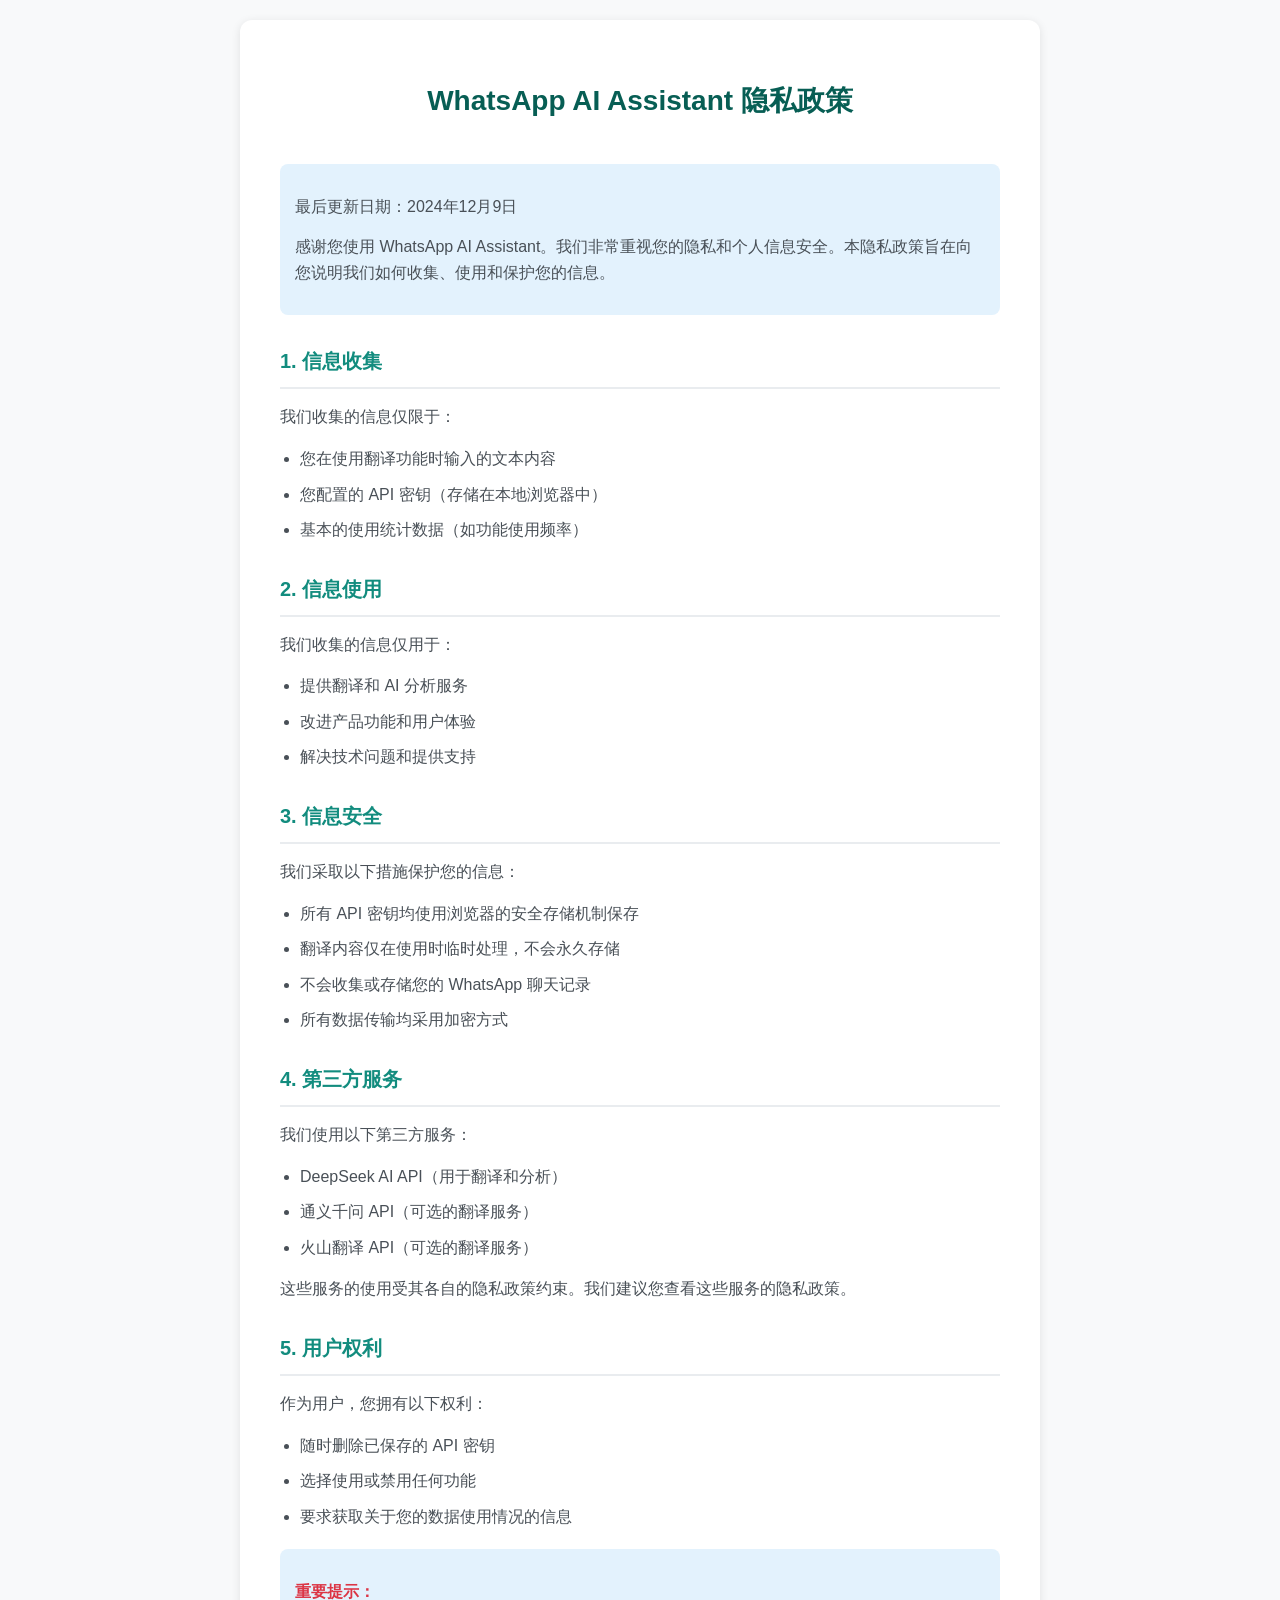
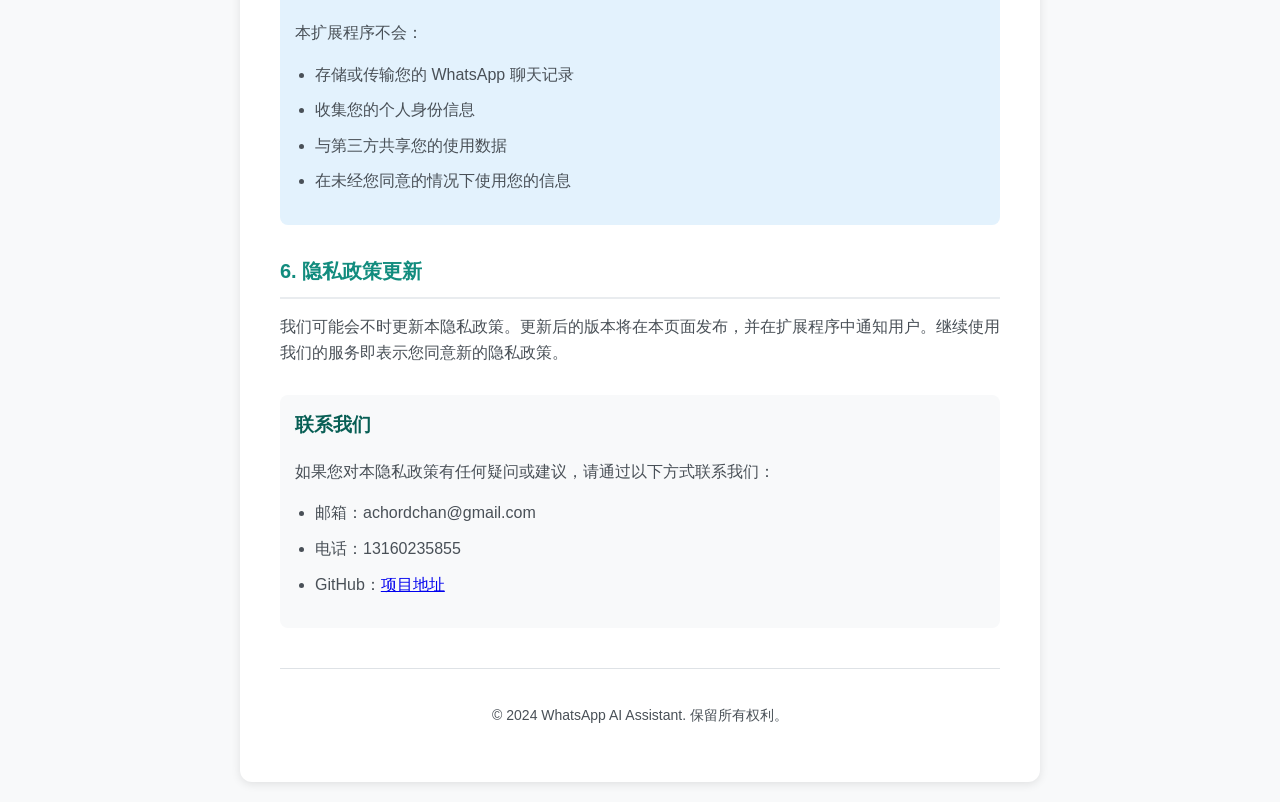
==== PrivacyPolicy.html @ f7389345 "Add files via upload" ====
<!DOCTYPE html>
<html lang="zh-CN">
<head>
    <meta charset="UTF-8">
    <title>隐私政策 - WhatsApp AI Assistant</title>
    <style>
        body {
            font-family: -apple-system, BlinkMacSystemFont, "PingFang SC", "Microsoft YaHei", sans-serif;
            line-height: 1.6;
            color: #333;
            max-width: 800px;
            margin: 0 auto;
            padding: 20px;
            background-color: #f8f9fa;
        }

        .container {
            background: white;
            padding: 40px;
            border-radius: 12px;
            box-shadow: 0 2px 10px rgba(0, 0, 0, 0.1);
        }

        h1 {
            color: #075e54;
            text-align: center;
            margin-bottom: 40px;
            font-size: 28px;
        }

        h2 {
            color: #128c7e;
            margin-top: 30px;
            margin-bottom: 15px;
            font-size: 20px;
            border-bottom: 2px solid #e9ecef;
            padding-bottom: 10px;
        }

        p {
            margin: 15px 0;
            color: #495057;
        }

        ul {
            padding-left: 20px;
        }

        li {
            margin: 10px 0;
            color: #495057;
        }

        .highlight {
            background-color: #e3f2fd;
            padding: 15px;
            border-radius: 8px;
            margin: 20px 0;
        }

        .footer {
            text-align: center;
            margin-top: 40px;
            padding-top: 20px;
            border-top: 1px solid #dee2e6;
            color: #6c757d;
            font-size: 14px;
        }

        .contact {
            background-color: #f8f9fa;
            padding: 15px;
            border-radius: 8px;
            margin-top: 30px;
        }

        .contact h3 {
            color: #075e54;
            margin-top: 0;
        }

        .important {
            color: #dc3545;
            font-weight: bold;
        }
    </style>
</head>
<body>
    <div class="container">
        <h1>WhatsApp AI Assistant 隐私政策</h1>

        <div class="highlight">
            <p>最后更新日期：2024年12月9日</p>
            <p>感谢您使用 WhatsApp AI Assistant。我们非常重视您的隐私和个人信息安全。本隐私政策旨在向您说明我们如何收集、使用和保护您的信息。</p>
        </div>

        <h2>1. 信息收集</h2>
        <p>我们收集的信息仅限于：</p>
        <ul>
            <li>您在使用翻译功能时输入的文本内容</li>
            <li>您配置的 API 密钥（存储在本地浏览器中）</li>
            <li>基本的使用统计数据（如功能使用频率）</li>
        </ul>

        <h2>2. 信息使用</h2>
        <p>我们收集的信息仅用于：</p>
        <ul>
            <li>提供翻译和 AI 分析服务</li>
            <li>改进产品功能和用户体验</li>
            <li>解决技术问题和提供支持</li>
        </ul>

        <h2>3. 信息安全</h2>
        <p>我们采取以下措施保护您的信息：</p>
        <ul>
            <li>所有 API 密钥均使用浏览器的安全存储机制保存</li>
            <li>翻译内容仅在使用时临时处理，不会永久存储</li>
            <li>不会收集或存储您的 WhatsApp 聊天记录</li>
            <li>所有数据传输均采用加密方式</li>
        </ul>

        <h2>4. 第三方服务</h2>
        <p>我们使用以下第三方服务：</p>
        <ul>
            <li>DeepSeek AI API（用于翻译和分析）</li>
            <li>通义千问 API（可选的翻译服务）</li>
            <li>火山翻译 API（可选的翻译服务）</li>
        </ul>
        <p>这些服务的使用受其各自的隐私政策约束。我们建议您查看这些服务的隐私政策。</p>

        <h2>5. 用户权利</h2>
        <p>作为用户，您拥有以下权利：</p>
        <ul>
            <li>随时删除已保存的 API 密钥</li>
            <li>选择使用或禁用任何功能</li>
            <li>要求获取关于您的数据使用情况的信息</li>
        </ul>

        <div class="highlight">
            <p class="important">重要提示：</p>
            <p>本扩展程序不会：</p>
            <ul>
                <li>存储或传输您的 WhatsApp 聊天记录</li>
                <li>收集您的个人身份信息</li>
                <li>与第三方共享您的使用数据</li>
                <li>在未经您同意的情况下使用您的信息</li>
            </ul>
        </div>

        <h2>6. 隐私政策更新</h2>
        <p>我们可能会不时更新本隐私政策。更新后的版本将在本页面发布，并在扩展程序中通知用户。继续使用我们的服务即表示您同意新的隐私政策。</p>

        <div class="contact">
            <h3>联系我们</h3>
            <p>如果您对本隐私政策有任何疑问或建议，请通过以下方式联系我们：</p>
            <ul>
                <li>邮箱：achordchan@gmail.com</li>
                <li>电话：13160235855</li>
                <li>GitHub：<a href="https://github.com/Achordchan/WA-AI-chrome" target="_blank">项目地址</a></li>
            </ul>
        </div>

        <div class="footer">
            <p>© 2024 WhatsApp AI Assistant. 保留所有权利。</p>
        </div>
    </div>
</body>
</html>
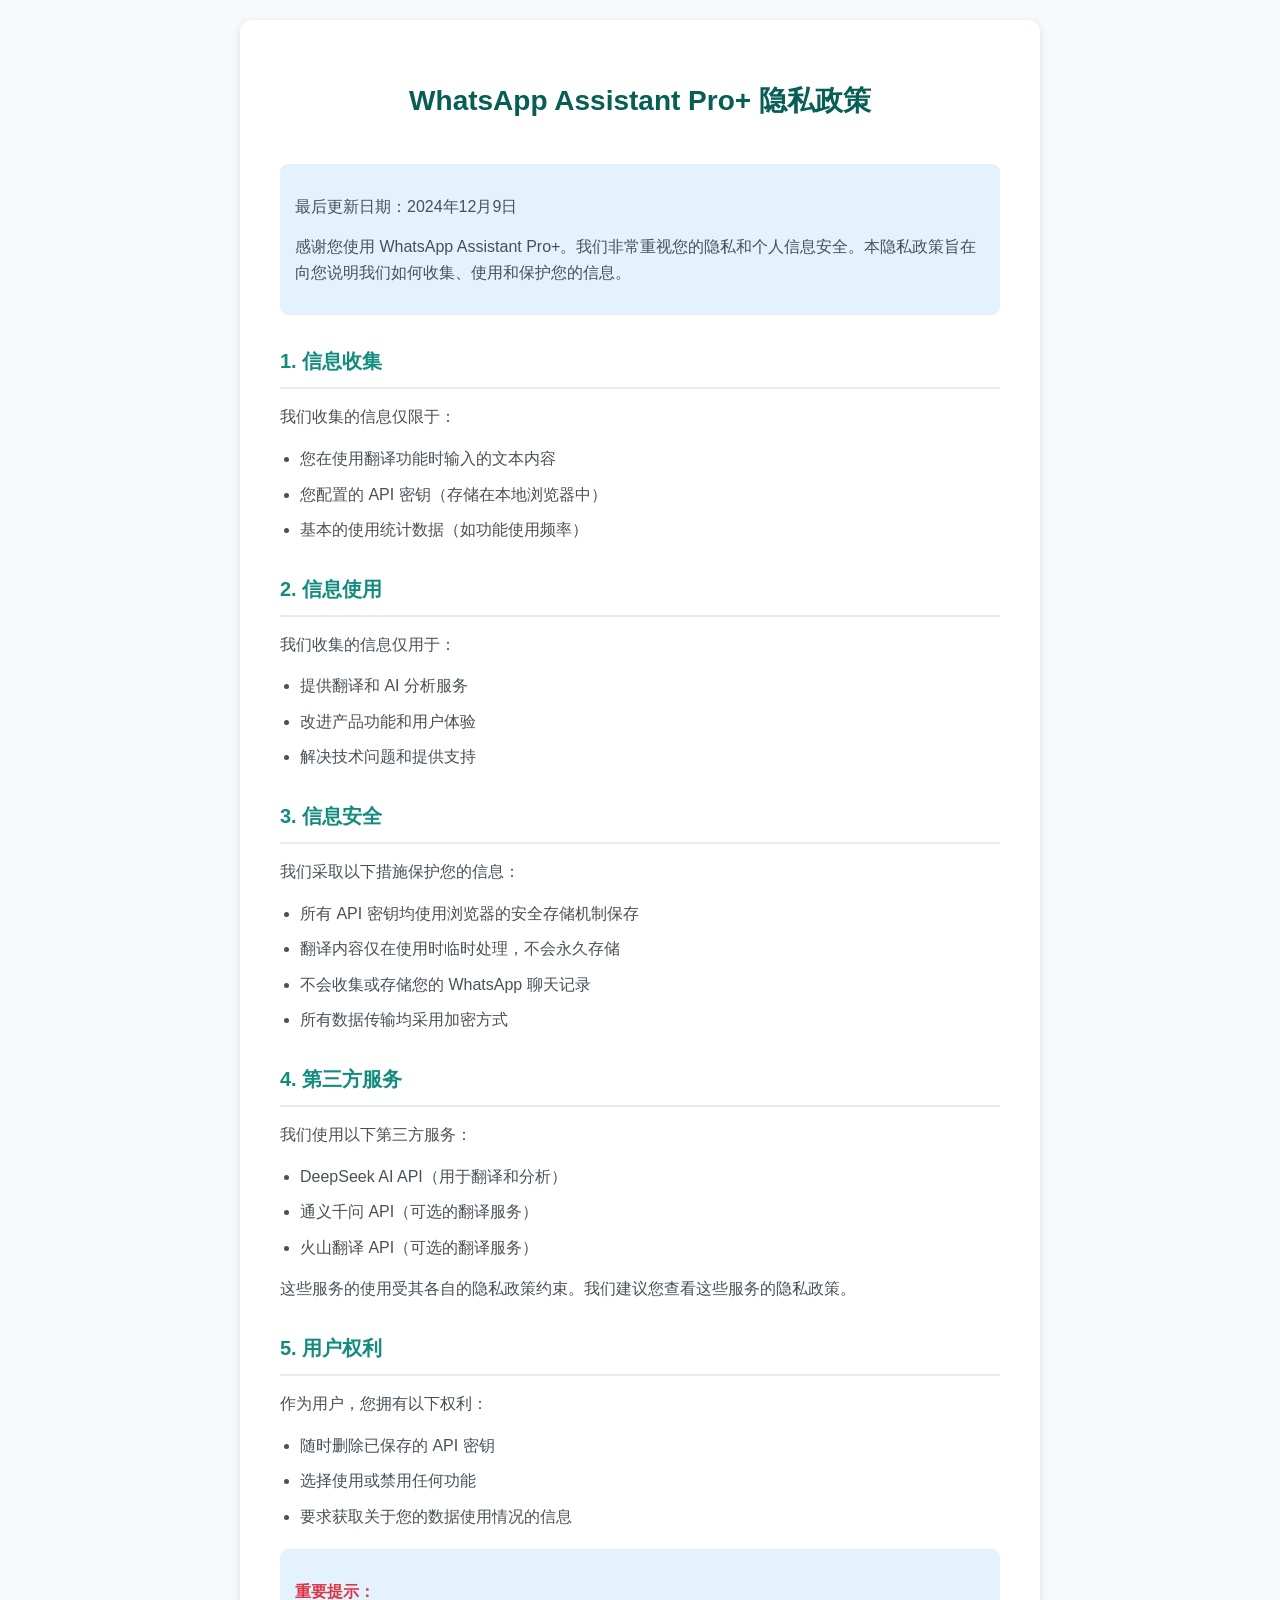
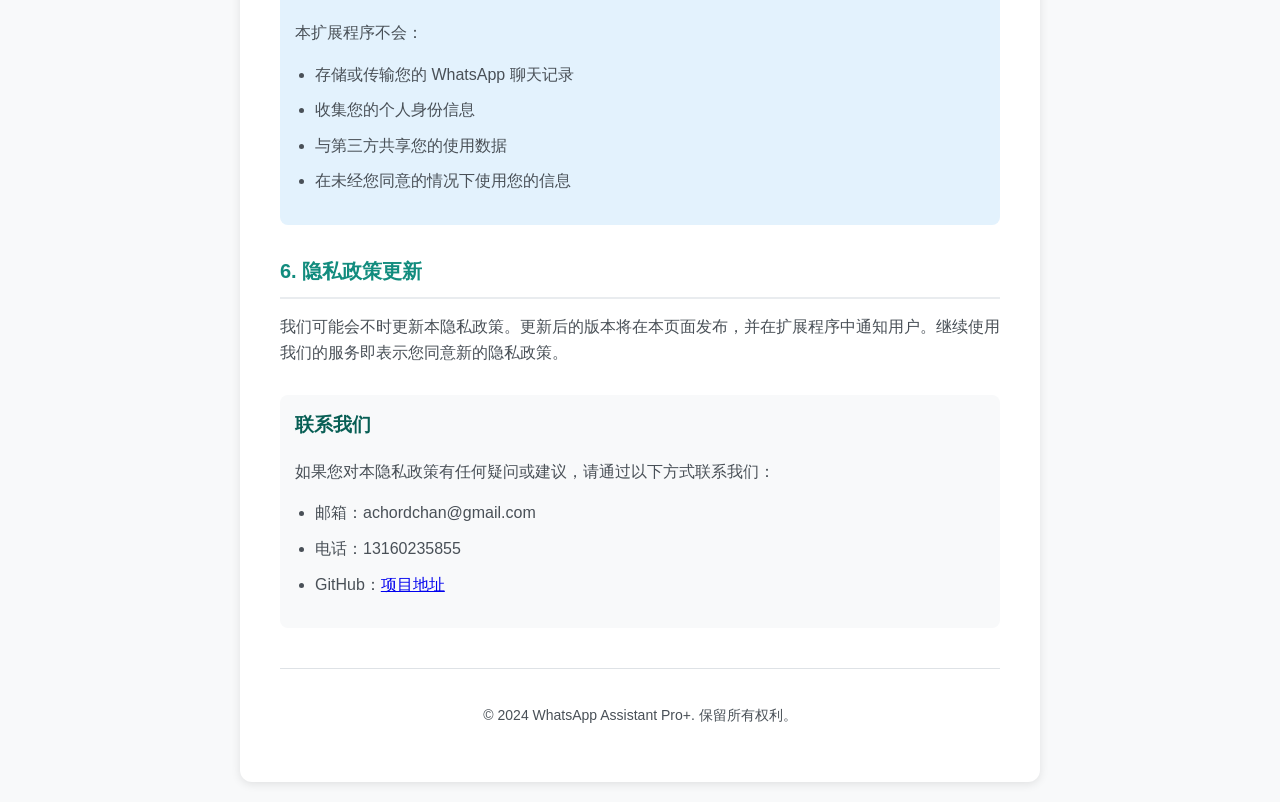
==== commit a9eab603: "🎉 Initial commit: WhatsApp Assistant Pro+ V2.5 ✨ 新功能: - 🌍 智能号码识别和归属地显示 - 🌤️ 实时天气信息 - ⏰ 当地时间显示 - 🤖 AI" ====
--- a/PrivacyPolicy.html
+++ b/PrivacyPolicy.html
@@ -2,7 +2,7 @@
 <html lang="zh-CN">
 <head>
     <meta charset="UTF-8">
-    <title>隐私政策 - WhatsApp AI Assistant</title>
+    <title>隐私政策 - WhatsApp Assistant Pro+</title>
     <style>
         body {
             font-family: -apple-system, BlinkMacSystemFont, "PingFang SC", "Microsoft YaHei", sans-serif;
@@ -87,11 +87,11 @@
 </head>
 <body>
     <div class="container">
-        <h1>WhatsApp AI Assistant 隐私政策</h1>
+        <h1>WhatsApp Assistant Pro+ 隐私政策</h1>
 
         <div class="highlight">
             <p>最后更新日期：2024年12月9日</p>
-            <p>感谢您使用 WhatsApp AI Assistant。我们非常重视您的隐私和个人信息安全。本隐私政策旨在向您说明我们如何收集、使用和保护您的信息。</p>
+            <p>感谢您使用 WhatsApp Assistant Pro+。我们非常重视您的隐私和个人信息安全。本隐私政策旨在向您说明我们如何收集、使用和保护您的信息。</p>
         </div>
 
         <h2>1. 信息收集</h2>
@@ -161,7 +161,7 @@
         </div>
 
         <div class="footer">
-            <p>© 2024 WhatsApp AI Assistant. 保留所有权利。</p>
+            <p>© 2024 WhatsApp Assistant Pro+. 保留所有权利。</p>
         </div>
     </div>
 </body>
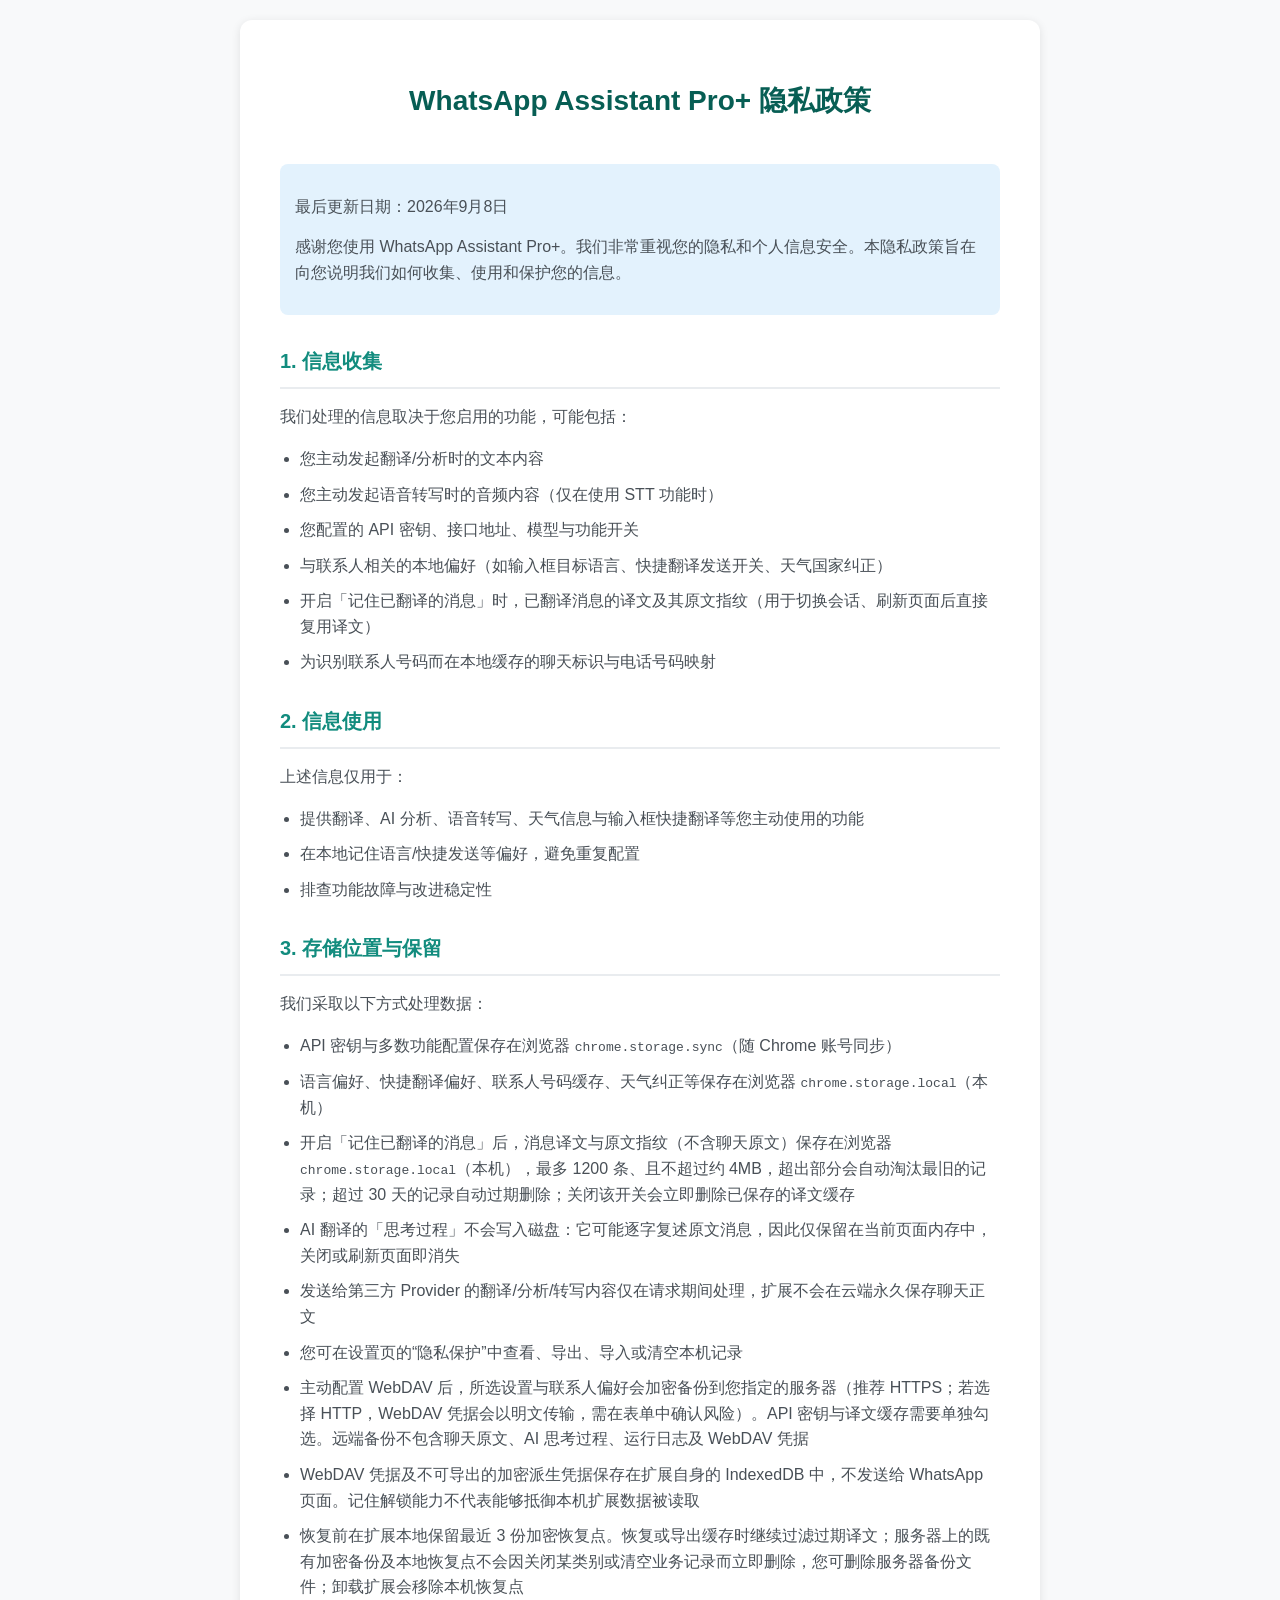
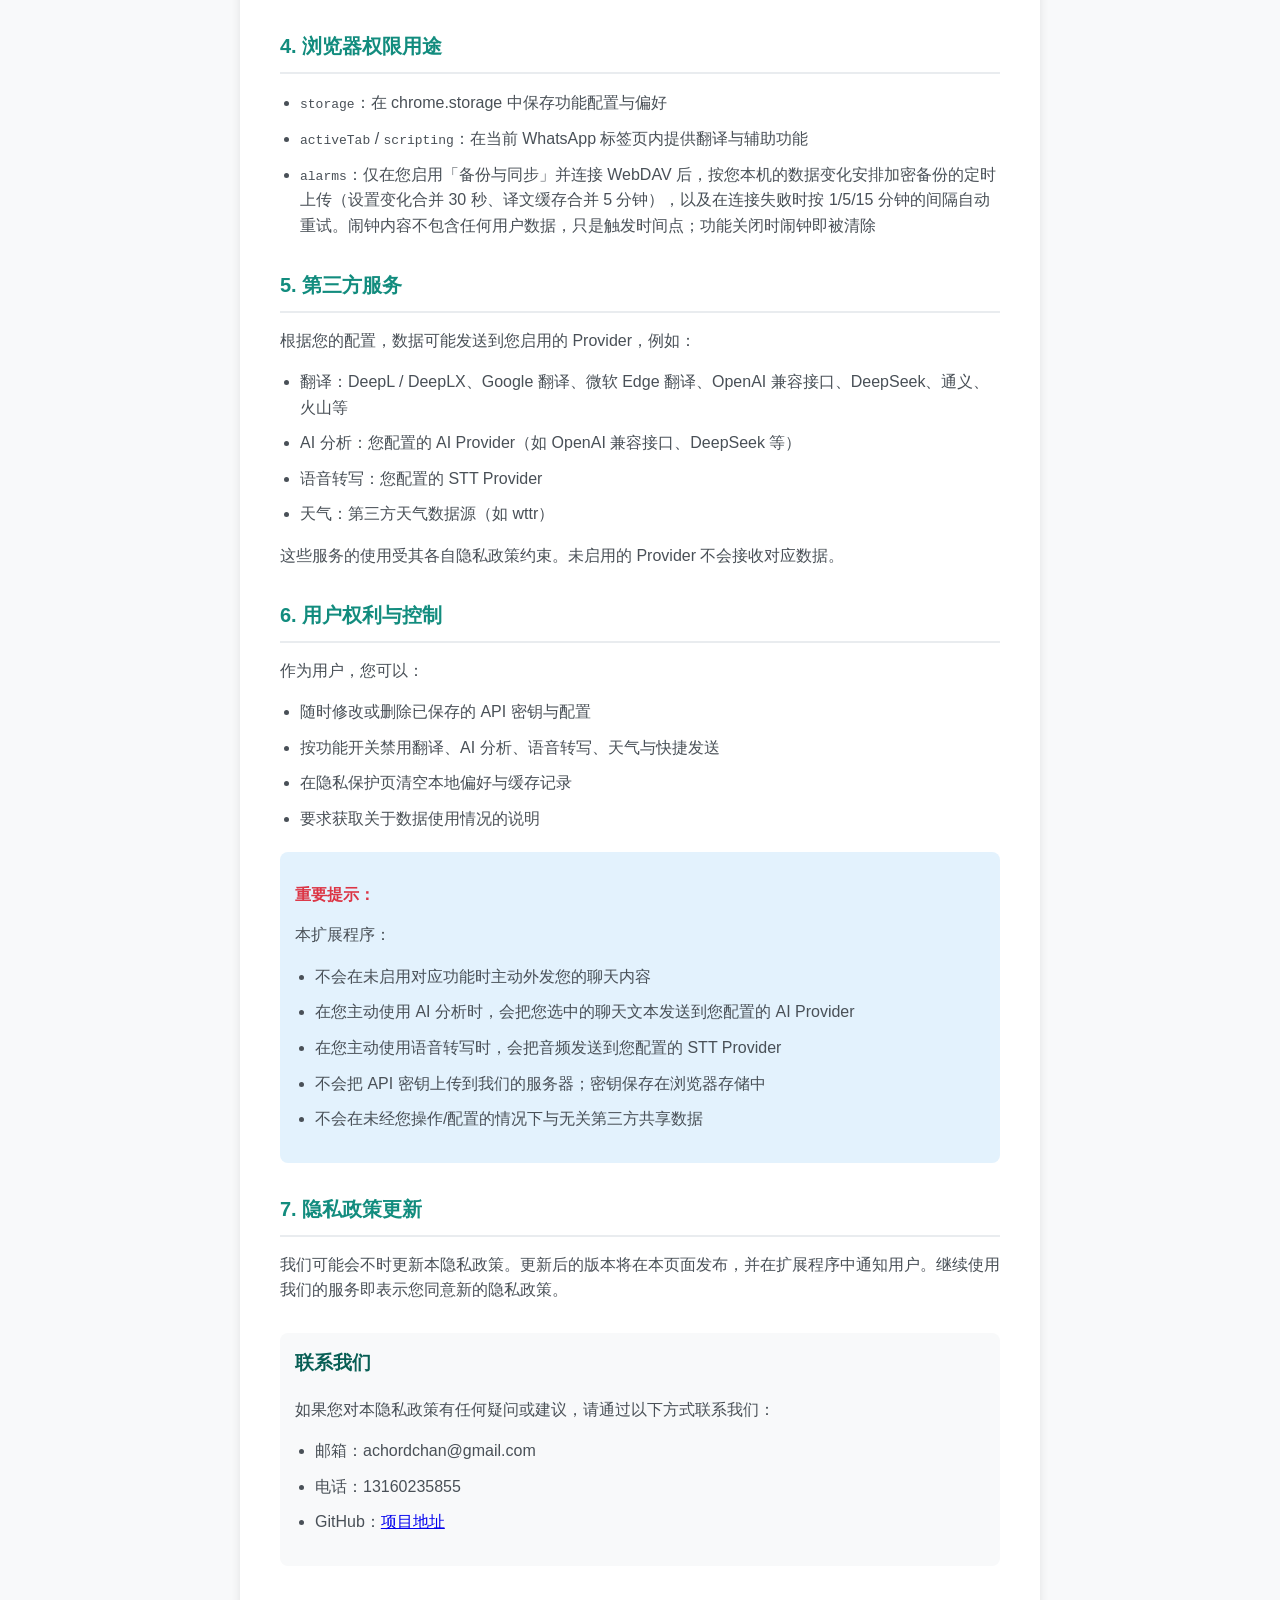
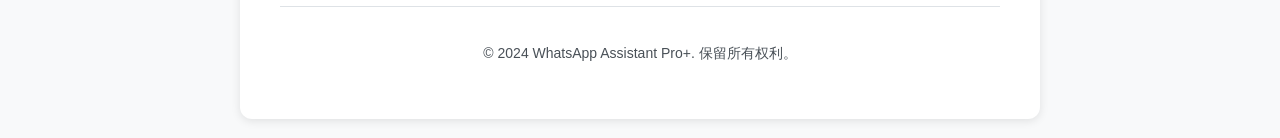
==== commit ef61fda2: "Update PrivacyPolicy.html" ====
--- a/PrivacyPolicy.html
+++ b/PrivacyPolicy.html
@@ -90,64 +90,82 @@
         <h1>WhatsApp Assistant Pro+ 隐私政策</h1>
 
         <div class="highlight">
-            <p>最后更新日期：2024年12月9日</p>
+            <p>最后更新日期：2026年9月8日</p>
             <p>感谢您使用 WhatsApp Assistant Pro+。我们非常重视您的隐私和个人信息安全。本隐私政策旨在向您说明我们如何收集、使用和保护您的信息。</p>
         </div>
 
         <h2>1. 信息收集</h2>
-        <p>我们收集的信息仅限于：</p>
+        <p>我们处理的信息取决于您启用的功能，可能包括：</p>
         <ul>
-            <li>您在使用翻译功能时输入的文本内容</li>
-            <li>您配置的 API 密钥（存储在本地浏览器中）</li>
-            <li>基本的使用统计数据（如功能使用频率）</li>
+            <li>您主动发起翻译/分析时的文本内容</li>
+            <li>您主动发起语音转写时的音频内容（仅在使用 STT 功能时）</li>
+            <li>您配置的 API 密钥、接口地址、模型与功能开关</li>
+            <li>与联系人相关的本地偏好（如输入框目标语言、快捷翻译发送开关、天气国家纠正）</li>
+            <li>开启「记住已翻译的消息」时，已翻译消息的译文及其原文指纹（用于切换会话、刷新页面后直接复用译文）</li>
+            <li>为识别联系人号码而在本地缓存的聊天标识与电话号码映射</li>
         </ul>
 
         <h2>2. 信息使用</h2>
-        <p>我们收集的信息仅用于：</p>
+        <p>上述信息仅用于：</p>
         <ul>
-            <li>提供翻译和 AI 分析服务</li>
-            <li>改进产品功能和用户体验</li>
-            <li>解决技术问题和提供支持</li>
+            <li>提供翻译、AI 分析、语音转写、天气信息与输入框快捷翻译等您主动使用的功能</li>
+            <li>在本地记住语言/快捷发送等偏好，避免重复配置</li>
+            <li>排查功能故障与改进稳定性</li>
         </ul>
 
-        <h2>3. 信息安全</h2>
-        <p>我们采取以下措施保护您的信息：</p>
+        <h2>3. 存储位置与保留</h2>
+        <p>我们采取以下方式处理数据：</p>
         <ul>
-            <li>所有 API 密钥均使用浏览器的安全存储机制保存</li>
-            <li>翻译内容仅在使用时临时处理，不会永久存储</li>
-            <li>不会收集或存储您的 WhatsApp 聊天记录</li>
-            <li>所有数据传输均采用加密方式</li>
+            <li>API 密钥与多数功能配置保存在浏览器 <code>chrome.storage.sync</code>（随 Chrome 账号同步）</li>
+            <li>语言偏好、快捷翻译偏好、联系人号码缓存、天气纠正等保存在浏览器 <code>chrome.storage.local</code>（本机）</li>
+            <li>开启「记住已翻译的消息」后，消息译文与原文指纹（不含聊天原文）保存在浏览器 <code>chrome.storage.local</code>（本机），最多 1200 条、且不超过约 4MB，超出部分会自动淘汰最旧的记录；超过 30 天的记录自动过期删除；关闭该开关会立即删除已保存的译文缓存</li>
+            <li>AI 翻译的「思考过程」不会写入磁盘：它可能逐字复述原文消息，因此仅保留在当前页面内存中，关闭或刷新页面即消失</li>
+            <li>发送给第三方 Provider 的翻译/分析/转写内容仅在请求期间处理，扩展不会在云端永久保存聊天正文</li>
+            <li>您可在设置页的“隐私保护”中查看、导出、导入或清空本机记录</li>
+            <li>主动配置 WebDAV 后，所选设置与联系人偏好会加密备份到您指定的服务器（推荐 HTTPS；若选择 HTTP，WebDAV 凭据会以明文传输，需在表单中确认风险）。API 密钥与译文缓存需要单独勾选。远端备份不包含聊天原文、AI 思考过程、运行日志及 WebDAV 凭据</li>
+            <li>WebDAV 凭据及不可导出的加密派生凭据保存在扩展自身的 IndexedDB 中，不发送给 WhatsApp 页面。记住解锁能力不代表能够抵御本机扩展数据被读取</li>
+            <li>恢复前在扩展本地保留最近 3 份加密恢复点。恢复或导出缓存时继续过滤过期译文；服务器上的既有加密备份及本地恢复点不会因关闭某类别或清空业务记录而立即删除，您可删除服务器备份文件；卸载扩展会移除本机恢复点</li>
         </ul>
 
-        <h2>4. 第三方服务</h2>
-        <p>我们使用以下第三方服务：</p>
+        <h2>4. 浏览器权限用途</h2>
         <ul>
-            <li>DeepSeek AI API（用于翻译和分析）</li>
-            <li>通义千问 API（可选的翻译服务）</li>
-            <li>火山翻译 API（可选的翻译服务）</li>
+            <li><code>storage</code>：在 chrome.storage 中保存功能配置与偏好</li>
+            <li><code>activeTab</code> / <code>scripting</code>：在当前 WhatsApp 标签页内提供翻译与辅助功能</li>
+            <li><code>alarms</code>：仅在您启用「备份与同步」并连接 WebDAV 后，按您本机的数据变化安排加密备份的定时上传（设置变化合并 30 秒、译文缓存合并 5 分钟），以及在连接失败时按 1/5/15 分钟的间隔自动重试。闹钟内容不包含任何用户数据，只是触发时间点；功能关闭时闹钟即被清除</li>
         </ul>
-        <p>这些服务的使用受其各自的隐私政策约束。我们建议您查看这些服务的隐私政策。</p>
 
-        <h2>5. 用户权利</h2>
-        <p>作为用户，您拥有以下权利：</p>
+        <h2>5. 第三方服务</h2>
+        <p>根据您的配置，数据可能发送到您启用的 Provider，例如：</p>
         <ul>
-            <li>随时删除已保存的 API 密钥</li>
-            <li>选择使用或禁用任何功能</li>
-            <li>要求获取关于您的数据使用情况的信息</li>
+            <li>翻译：DeepL / DeepLX、Google 翻译、微软 Edge 翻译、OpenAI 兼容接口、DeepSeek、通义、火山等</li>
+            <li>AI 分析：您配置的 AI Provider（如 OpenAI 兼容接口、DeepSeek 等）</li>
+            <li>语音转写：您配置的 STT Provider</li>
+            <li>天气：第三方天气数据源（如 wttr）</li>
+        </ul>
+        <p>这些服务的使用受其各自隐私政策约束。未启用的 Provider 不会接收对应数据。</p>
+
+        <h2>6. 用户权利与控制</h2>
+        <p>作为用户，您可以：</p>
+        <ul>
+            <li>随时修改或删除已保存的 API 密钥与配置</li>
+            <li>按功能开关禁用翻译、AI 分析、语音转写、天气与快捷发送</li>
+            <li>在隐私保护页清空本地偏好与缓存记录</li>
+            <li>要求获取关于数据使用情况的说明</li>
         </ul>
 
         <div class="highlight">
             <p class="important">重要提示：</p>
-            <p>本扩展程序不会：</p>
+            <p>本扩展程序：</p>
             <ul>
-                <li>存储或传输您的 WhatsApp 聊天记录</li>
-                <li>收集您的个人身份信息</li>
-                <li>与第三方共享您的使用数据</li>
-                <li>在未经您同意的情况下使用您的信息</li>
+                <li>不会在未启用对应功能时主动外发您的聊天内容</li>
+                <li>在您主动使用 AI 分析时，会把您选中的聊天文本发送到您配置的 AI Provider</li>
+                <li>在您主动使用语音转写时，会把音频发送到您配置的 STT Provider</li>
+                <li>不会把 API 密钥上传到我们的服务器；密钥保存在浏览器存储中</li>
+                <li>不会在未经您操作/配置的情况下与无关第三方共享数据</li>
             </ul>
         </div>
 
-        <h2>6. 隐私政策更新</h2>
+        <h2>7. 隐私政策更新</h2>
         <p>我们可能会不时更新本隐私政策。更新后的版本将在本页面发布，并在扩展程序中通知用户。继续使用我们的服务即表示您同意新的隐私政策。</p>
 
         <div class="contact">
@@ -165,4 +183,4 @@
         </div>
     </div>
 </body>
-</html> +</html>
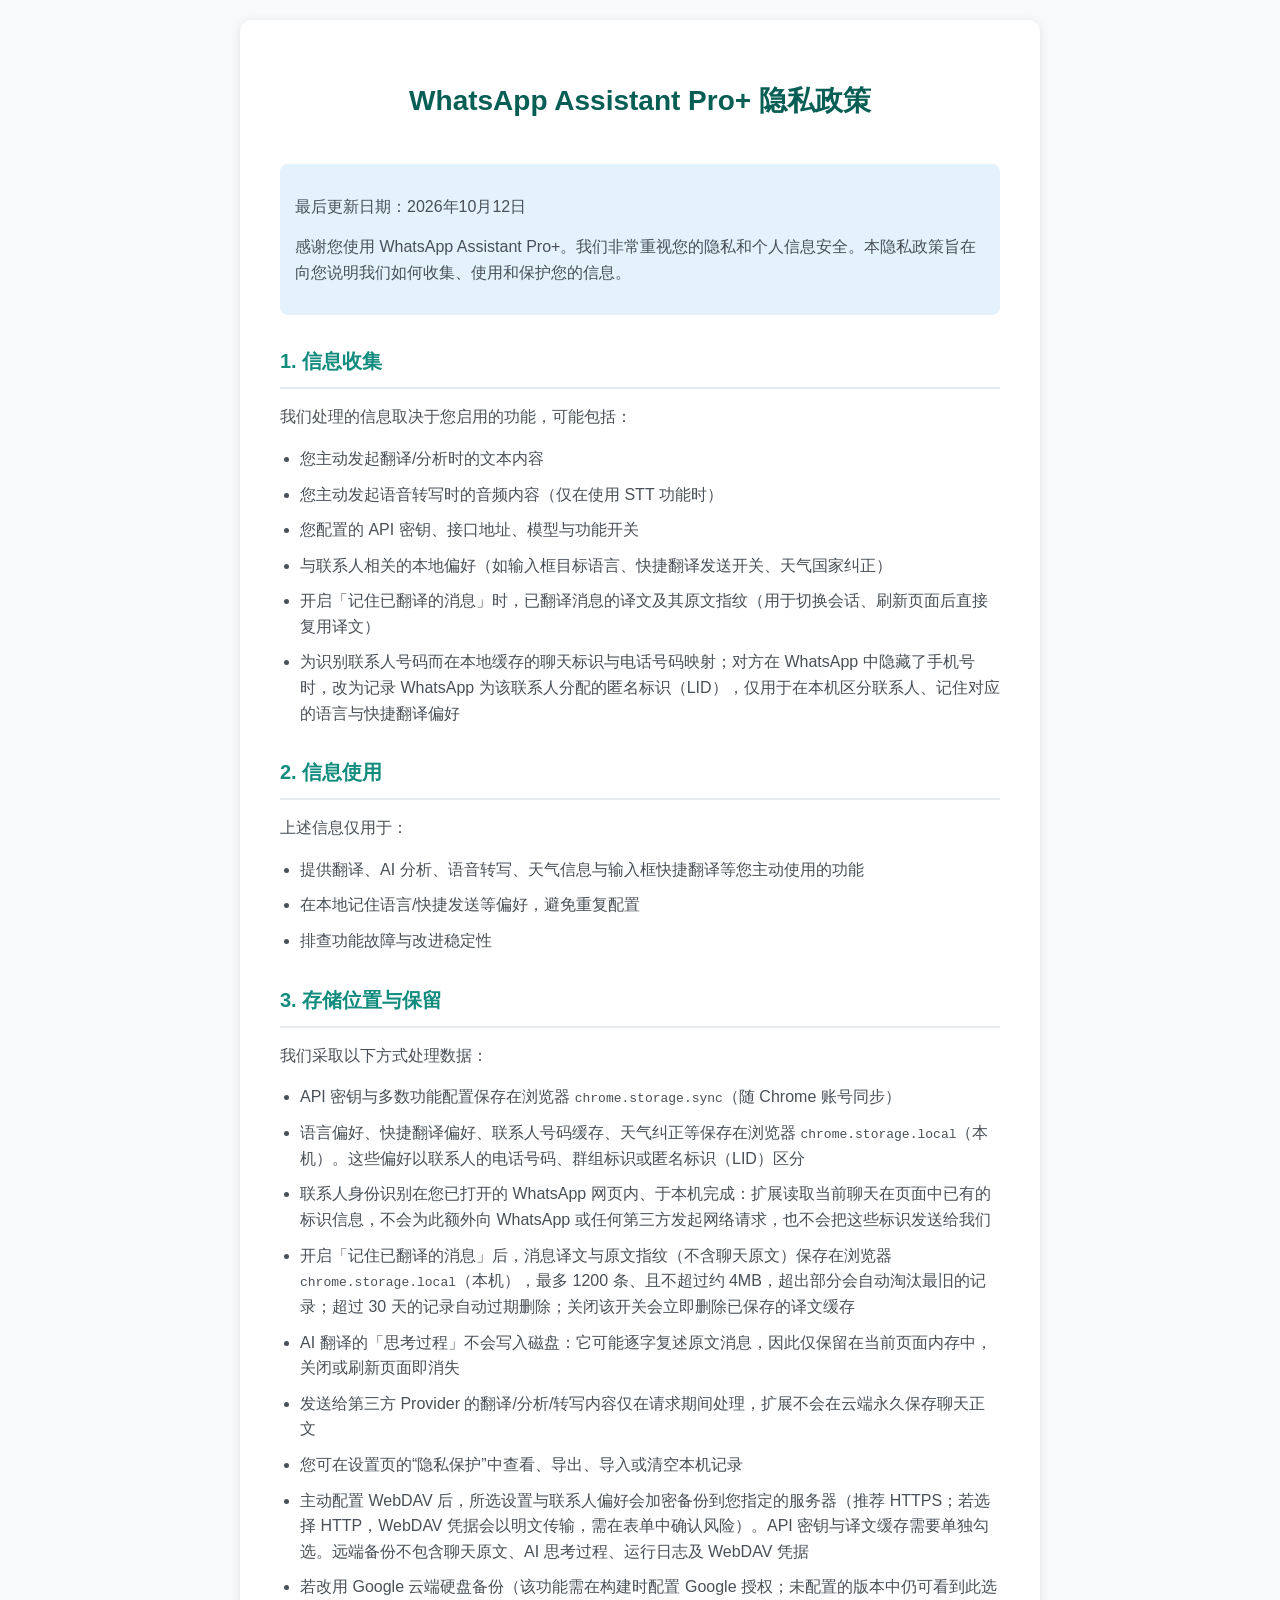
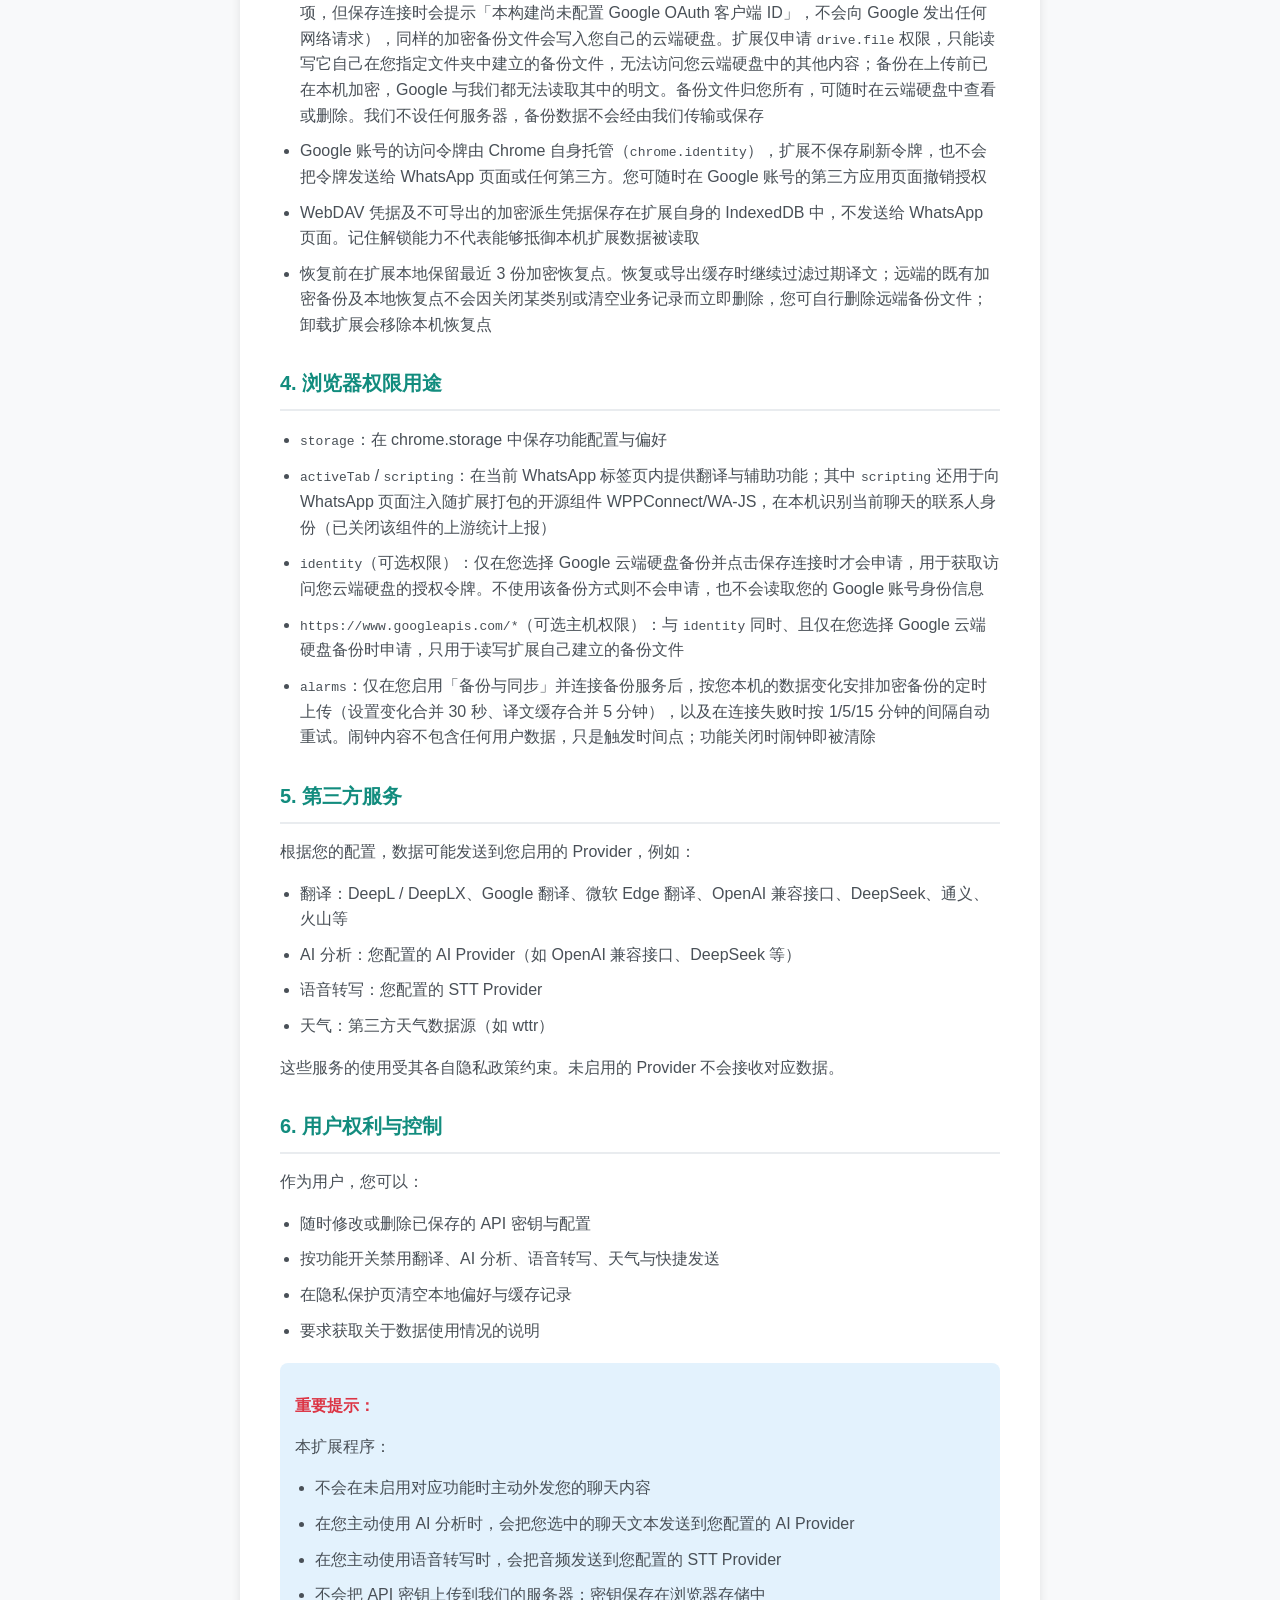
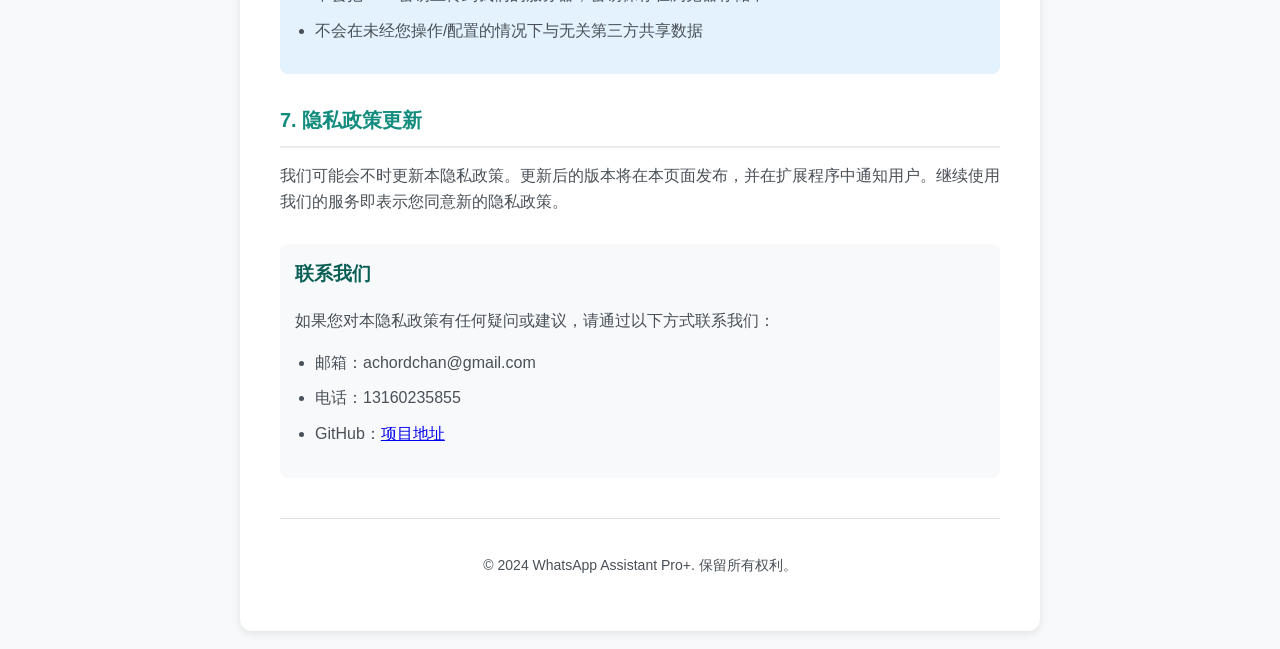
==== commit c5e09bc9: "Update PrivacyPolicy.html" ====
--- a/PrivacyPolicy.html
+++ b/PrivacyPolicy.html
@@ -90,7 +90,7 @@
         <h1>WhatsApp Assistant Pro+ 隐私政策</h1>
 
         <div class="highlight">
-            <p>最后更新日期：2026年9月8日</p>
+            <p>最后更新日期：2026年10月12日</p>
             <p>感谢您使用 WhatsApp Assistant Pro+。我们非常重视您的隐私和个人信息安全。本隐私政策旨在向您说明我们如何收集、使用和保护您的信息。</p>
         </div>
 
@@ -102,7 +102,7 @@
             <li>您配置的 API 密钥、接口地址、模型与功能开关</li>
             <li>与联系人相关的本地偏好（如输入框目标语言、快捷翻译发送开关、天气国家纠正）</li>
             <li>开启「记住已翻译的消息」时，已翻译消息的译文及其原文指纹（用于切换会话、刷新页面后直接复用译文）</li>
-            <li>为识别联系人号码而在本地缓存的聊天标识与电话号码映射</li>
+            <li>为识别联系人号码而在本地缓存的聊天标识与电话号码映射；对方在 WhatsApp 中隐藏了手机号时，改为记录 WhatsApp 为该联系人分配的匿名标识（LID），仅用于在本机区分联系人、记住对应的语言与快捷翻译偏好</li>
         </ul>
 
         <h2>2. 信息使用</h2>
@@ -117,21 +117,26 @@
         <p>我们采取以下方式处理数据：</p>
         <ul>
             <li>API 密钥与多数功能配置保存在浏览器 <code>chrome.storage.sync</code>（随 Chrome 账号同步）</li>
-            <li>语言偏好、快捷翻译偏好、联系人号码缓存、天气纠正等保存在浏览器 <code>chrome.storage.local</code>（本机）</li>
+            <li>语言偏好、快捷翻译偏好、联系人号码缓存、天气纠正等保存在浏览器 <code>chrome.storage.local</code>（本机）。这些偏好以联系人的电话号码、群组标识或匿名标识（LID）区分</li>
+            <li>联系人身份识别在您已打开的 WhatsApp 网页内、于本机完成：扩展读取当前聊天在页面中已有的标识信息，不会为此额外向 WhatsApp 或任何第三方发起网络请求，也不会把这些标识发送给我们</li>
             <li>开启「记住已翻译的消息」后，消息译文与原文指纹（不含聊天原文）保存在浏览器 <code>chrome.storage.local</code>（本机），最多 1200 条、且不超过约 4MB，超出部分会自动淘汰最旧的记录；超过 30 天的记录自动过期删除；关闭该开关会立即删除已保存的译文缓存</li>
             <li>AI 翻译的「思考过程」不会写入磁盘：它可能逐字复述原文消息，因此仅保留在当前页面内存中，关闭或刷新页面即消失</li>
             <li>发送给第三方 Provider 的翻译/分析/转写内容仅在请求期间处理，扩展不会在云端永久保存聊天正文</li>
             <li>您可在设置页的“隐私保护”中查看、导出、导入或清空本机记录</li>
             <li>主动配置 WebDAV 后，所选设置与联系人偏好会加密备份到您指定的服务器（推荐 HTTPS；若选择 HTTP，WebDAV 凭据会以明文传输，需在表单中确认风险）。API 密钥与译文缓存需要单独勾选。远端备份不包含聊天原文、AI 思考过程、运行日志及 WebDAV 凭据</li>
+            <li>若改用 Google 云端硬盘备份（该功能需在构建时配置 Google 授权；未配置的版本中仍可看到此选项，但保存连接时会提示「本构建尚未配置 Google OAuth 客户端 ID」，不会向 Google 发出任何网络请求），同样的加密备份文件会写入您自己的云端硬盘。扩展仅申请 <code>drive.file</code> 权限，只能读写它自己在您指定文件夹中建立的备份文件，无法访问您云端硬盘中的其他内容；备份在上传前已在本机加密，Google 与我们都无法读取其中的明文。备份文件归您所有，可随时在云端硬盘中查看或删除。我们不设任何服务器，备份数据不会经由我们传输或保存</li>
+            <li>Google 账号的访问令牌由 Chrome 自身托管（<code>chrome.identity</code>），扩展不保存刷新令牌，也不会把令牌发送给 WhatsApp 页面或任何第三方。您可随时在 Google 账号的第三方应用页面撤销授权</li>
             <li>WebDAV 凭据及不可导出的加密派生凭据保存在扩展自身的 IndexedDB 中，不发送给 WhatsApp 页面。记住解锁能力不代表能够抵御本机扩展数据被读取</li>
-            <li>恢复前在扩展本地保留最近 3 份加密恢复点。恢复或导出缓存时继续过滤过期译文；服务器上的既有加密备份及本地恢复点不会因关闭某类别或清空业务记录而立即删除，您可删除服务器备份文件；卸载扩展会移除本机恢复点</li>
+            <li>恢复前在扩展本地保留最近 3 份加密恢复点。恢复或导出缓存时继续过滤过期译文；远端的既有加密备份及本地恢复点不会因关闭某类别或清空业务记录而立即删除，您可自行删除远端备份文件；卸载扩展会移除本机恢复点</li>
         </ul>
 
         <h2>4. 浏览器权限用途</h2>
         <ul>
             <li><code>storage</code>：在 chrome.storage 中保存功能配置与偏好</li>
-            <li><code>activeTab</code> / <code>scripting</code>：在当前 WhatsApp 标签页内提供翻译与辅助功能</li>
-            <li><code>alarms</code>：仅在您启用「备份与同步」并连接 WebDAV 后，按您本机的数据变化安排加密备份的定时上传（设置变化合并 30 秒、译文缓存合并 5 分钟），以及在连接失败时按 1/5/15 分钟的间隔自动重试。闹钟内容不包含任何用户数据，只是触发时间点；功能关闭时闹钟即被清除</li>
+            <li><code>activeTab</code> / <code>scripting</code>：在当前 WhatsApp 标签页内提供翻译与辅助功能；其中 <code>scripting</code> 还用于向 WhatsApp 页面注入随扩展打包的开源组件 WPPConnect/WA-JS，在本机识别当前聊天的联系人身份（已关闭该组件的上游统计上报）</li>
+            <li><code>identity</code>（可选权限）：仅在您选择 Google 云端硬盘备份并点击保存连接时才会申请，用于获取访问您云端硬盘的授权令牌。不使用该备份方式则不会申请，也不会读取您的 Google 账号身份信息</li>
+            <li><code>https://www.googleapis.com/*</code>（可选主机权限）：与 <code>identity</code> 同时、且仅在您选择 Google 云端硬盘备份时申请，只用于读写扩展自己建立的备份文件</li>
+            <li><code>alarms</code>：仅在您启用「备份与同步」并连接备份服务后，按您本机的数据变化安排加密备份的定时上传（设置变化合并 30 秒、译文缓存合并 5 分钟），以及在连接失败时按 1/5/15 分钟的间隔自动重试。闹钟内容不包含任何用户数据，只是触发时间点；功能关闭时闹钟即被清除</li>
         </ul>
 
         <h2>5. 第三方服务</h2>
